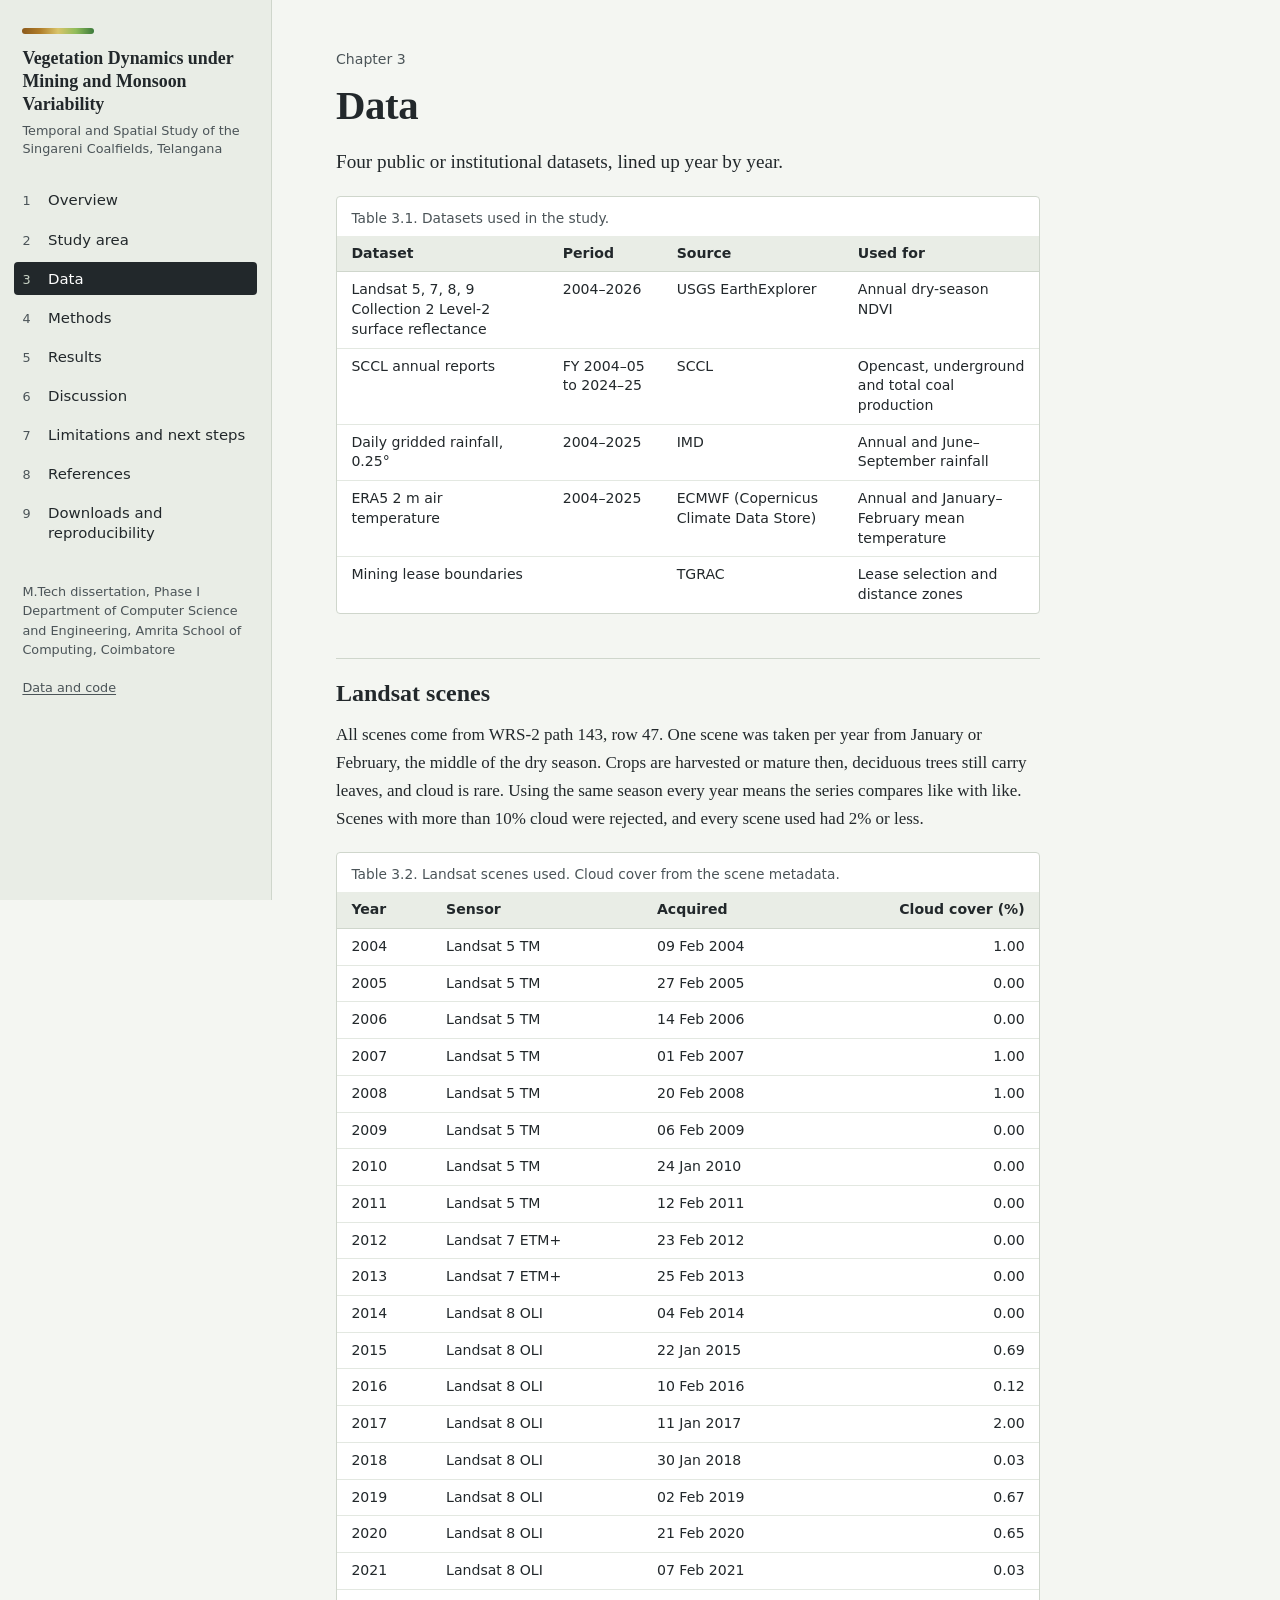
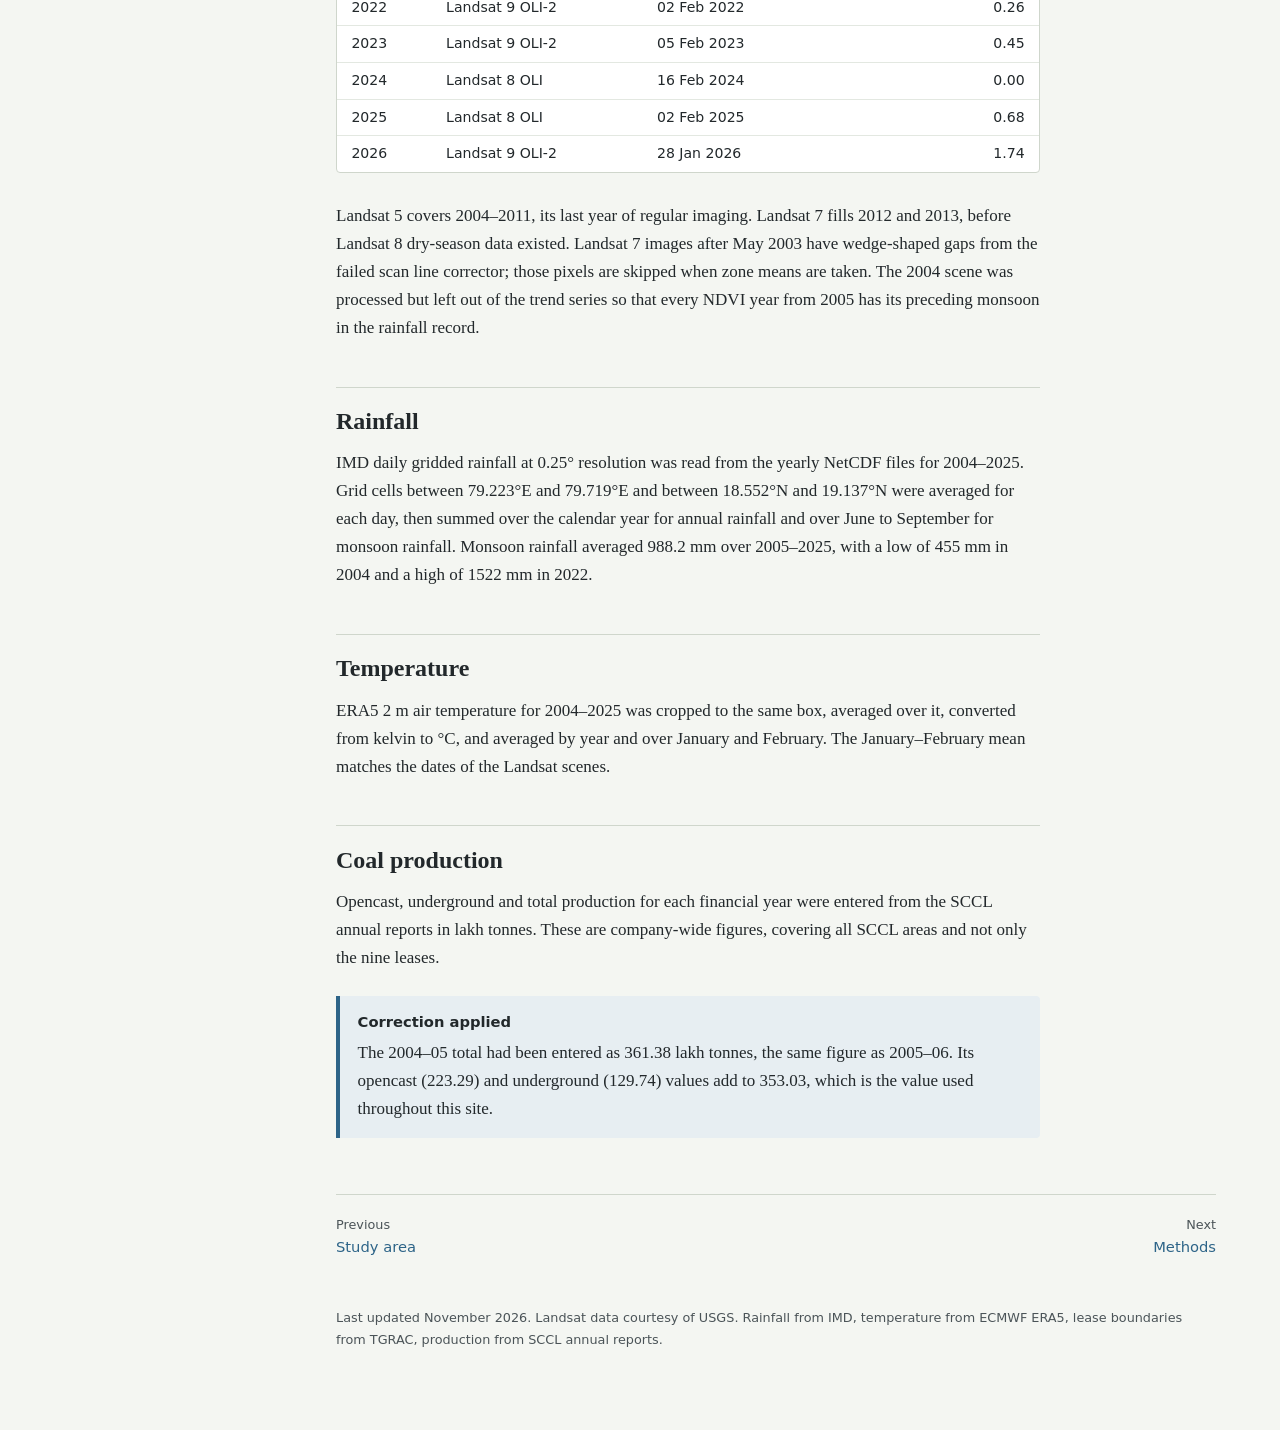
==== data.html @ 4650cf00 "Project Documentation Website" ====
<!DOCTYPE html>
<html lang="en">
<head>
<meta charset="utf-8">
<meta name="viewport" content="width=device-width, initial-scale=1">
<title>Data: Vegetation Dynamics under Mining and Monsoon Variability</title>
<meta name="description" content="Datasets: Landsat scenes, IMD rainfall, ERA5 temperature, SCCL coal production and TGRAC lease boundaries.">
<link rel="stylesheet" href="assets/style.css">
<link rel="icon" href="data:image/svg+xml,%3Csvg xmlns='http://www.w3.org/2000/svg' viewBox='0 0 16 16'%3E%3Crect width='4' height='16' fill='%23b07d2a'/%3E%3Crect x='4' width='4' height='16' fill='%23d9c46a'/%3E%3Crect x='8' width='4' height='16' fill='%238fbc5a'/%3E%3Crect x='12' width='4' height='16' fill='%233c7a3b'/%3E%3C/svg%3E">
</head>
<body>
<a class="skip" href="#content">Skip to content</a>
<details class="mobile-nav"><summary>Singareni vegetation study</summary><nav class="nav" aria-label="Chapters"><ol><li><a href="index.html">Overview</a></li><li><a href="study-area.html">Study area</a></li><li><a href="data.html" aria-current="page">Data</a></li><li><a href="methods.html">Methods</a></li><li><a href="results.html">Results</a></li><li><a href="discussion.html">Discussion</a></li><li><a href="next-steps.html">Limitations and next steps</a></li><li><a href="references.html">References</a></li><li><a href="downloads.html">Downloads and reproducibility</a></li></ol></nav></details>
<div class="shell">
<aside class="side">
  <a class="brand" href="index.html"><span class="brand-ramp" aria-hidden="true"></span>
    <span class="brand-title">Vegetation Dynamics under Mining and Monsoon Variability</span>
    <span class="brand-sub">Temporal and Spatial Study of the Singareni Coalfields, Telangana</span></a>
  <nav class="nav" aria-label="Chapters"><ol><li><a href="index.html">Overview</a></li><li><a href="study-area.html">Study area</a></li><li><a href="data.html" aria-current="page">Data</a></li><li><a href="methods.html">Methods</a></li><li><a href="results.html">Results</a></li><li><a href="discussion.html">Discussion</a></li><li><a href="next-steps.html">Limitations and next steps</a></li><li><a href="references.html">References</a></li><li><a href="downloads.html">Downloads and reproducibility</a></li></ol></nav>
  <div class="side-foot">M.Tech dissertation, Phase I<br>Department of Computer Science and Engineering, Amrita School of Computing, Coimbatore<br><br><a href="downloads.html">Data and code</a></div>
</aside>
<main id="content">

<div class="col">
<p class="chapter">Chapter 3</p>
<h1>Data</h1>
<p class="lede">Four public or institutional datasets, lined up year by year.</p>
<div class="table-wrap"><table><caption>Table 3.1. Datasets used in the study.</caption><thead><tr><th scope="col">Dataset</th><th scope="col">Period</th><th scope="col">Source</th><th scope="col">Used for</th></tr></thead><tbody><tr><td>Landsat 5, 7, 8, 9 Collection 2 Level-2 surface reflectance</td><td>2004–2026</td><td>USGS EarthExplorer</td><td>Annual dry-season NDVI</td></tr><tr><td>SCCL annual reports</td><td>FY 2004–05 to 2024–25</td><td>SCCL</td><td>Opencast, underground and total coal production</td></tr><tr><td>Daily gridded rainfall, 0.25°</td><td>2004–2025</td><td>IMD</td><td>Annual and June–September rainfall</td></tr><tr><td>ERA5 2 m air temperature</td><td>2004–2025</td><td>ECMWF (Copernicus Climate Data Store)</td><td>Annual and January–February mean temperature</td></tr><tr><td>Mining lease boundaries</td><td></td><td>TGRAC</td><td>Lease selection and distance zones</td></tr></tbody></table></div>

<h2>Landsat scenes</h2>
<p>All scenes come from WRS-2 path 143, row 47. One scene was taken per year from January or February, the middle of the dry season. Crops are harvested or mature then, deciduous trees still carry leaves, and cloud is rare. Using the same season every year means the series compares like with like. Scenes with more than 10% cloud were rejected, and every scene used had 2% or less.</p>
<div class="table-wrap"><table><caption>Table 3.2. Landsat scenes used. Cloud cover from the scene metadata.</caption><thead><tr><th scope="col">Year</th><th scope="col">Sensor</th><th scope="col">Acquired</th><th scope="col" class="num">Cloud cover (%)</th></tr></thead><tbody><tr><td>2004</td><td>Landsat 5 TM</td><td>09 Feb 2004</td><td class="num">1.00</td></tr><tr><td>2005</td><td>Landsat 5 TM</td><td>27 Feb 2005</td><td class="num">0.00</td></tr><tr><td>2006</td><td>Landsat 5 TM</td><td>14 Feb 2006</td><td class="num">0.00</td></tr><tr><td>2007</td><td>Landsat 5 TM</td><td>01 Feb 2007</td><td class="num">1.00</td></tr><tr><td>2008</td><td>Landsat 5 TM</td><td>20 Feb 2008</td><td class="num">1.00</td></tr><tr><td>2009</td><td>Landsat 5 TM</td><td>06 Feb 2009</td><td class="num">0.00</td></tr><tr><td>2010</td><td>Landsat 5 TM</td><td>24 Jan 2010</td><td class="num">0.00</td></tr><tr><td>2011</td><td>Landsat 5 TM</td><td>12 Feb 2011</td><td class="num">0.00</td></tr><tr><td>2012</td><td>Landsat 7 ETM+</td><td>23 Feb 2012</td><td class="num">0.00</td></tr><tr><td>2013</td><td>Landsat 7 ETM+</td><td>25 Feb 2013</td><td class="num">0.00</td></tr><tr><td>2014</td><td>Landsat 8 OLI</td><td>04 Feb 2014</td><td class="num">0.00</td></tr><tr><td>2015</td><td>Landsat 8 OLI</td><td>22 Jan 2015</td><td class="num">0.69</td></tr><tr><td>2016</td><td>Landsat 8 OLI</td><td>10 Feb 2016</td><td class="num">0.12</td></tr><tr><td>2017</td><td>Landsat 8 OLI</td><td>11 Jan 2017</td><td class="num">2.00</td></tr><tr><td>2018</td><td>Landsat 8 OLI</td><td>30 Jan 2018</td><td class="num">0.03</td></tr><tr><td>2019</td><td>Landsat 8 OLI</td><td>02 Feb 2019</td><td class="num">0.67</td></tr><tr><td>2020</td><td>Landsat 8 OLI</td><td>21 Feb 2020</td><td class="num">0.65</td></tr><tr><td>2021</td><td>Landsat 8 OLI</td><td>07 Feb 2021</td><td class="num">0.03</td></tr><tr><td>2022</td><td>Landsat 9 OLI-2</td><td>02 Feb 2022</td><td class="num">0.26</td></tr><tr><td>2023</td><td>Landsat 9 OLI-2</td><td>05 Feb 2023</td><td class="num">0.45</td></tr><tr><td>2024</td><td>Landsat 8 OLI</td><td>16 Feb 2024</td><td class="num">0.00</td></tr><tr><td>2025</td><td>Landsat 8 OLI</td><td>02 Feb 2025</td><td class="num">0.68</td></tr><tr><td>2026</td><td>Landsat 9 OLI-2</td><td>28 Jan 2026</td><td class="num">1.74</td></tr></tbody></table></div>
<p>Landsat 5 covers 2004–2011, its last year of regular imaging. Landsat 7 fills 2012 and 2013, before Landsat 8 dry-season data existed. Landsat 7 images after May 2003 have wedge-shaped gaps from the failed scan line corrector; those pixels are skipped when zone means are taken. The 2004 scene was processed but left out of the trend series so that every NDVI year from 2005 has its preceding monsoon in the rainfall record.</p>

<h2>Rainfall</h2>
<p>IMD daily gridded rainfall at 0.25° resolution was read from the yearly NetCDF files for 2004–2025. Grid cells between 79.223°E and 79.719°E and between 18.552°N and 19.137°N were averaged for each day, then summed over the calendar year for annual rainfall and over June to September for monsoon rainfall. Monsoon rainfall averaged 988.2 mm over 2005–2025, with a low of 455 mm in 2004 and a high of 1522 mm in 2022.</p>

<h2>Temperature</h2>
<p>ERA5 2 m air temperature for 2004–2025 was cropped to the same box, averaged over it, converted from kelvin to °C, and averaged by year and over January and February. The January–February mean matches the dates of the Landsat scenes.</p>

<h2>Coal production</h2>
<p>Opencast, underground and total production for each financial year were entered from the SCCL annual reports in lakh tonnes. These are company-wide figures, covering all SCCL areas and not only the nine leases.</p>
<div class="note"><p class="note-title">Correction applied</p><p>The 2004–05 total had been entered as 361.38 lakh tonnes, the same figure as 2005–06. Its opencast (223.29) and underground (129.74) values add to 353.03, which is the value used throughout this site.</p></div>
</div>

<nav class="pager" aria-label="Previous and next chapter"><a class="prev" href="study-area.html"><span class="dir">Previous</span>Study area</a><a class="next" href="methods.html"><span class="dir">Next</span>Methods</a></nav>
<p class="foot">Last updated November 2026. Landsat data courtesy of USGS. Rainfall from IMD, temperature from ECMWF ERA5, lease boundaries from TGRAC, production from SCCL annual reports.</p>
</main>
</div>
</body>
</html>
---- assets/style.css ----
/* Singareni vegetation study: documentation portal
   Palette taken from the NDVI ramp: bare ground (ochre) to vegetation (green). */
:root {
  --paper: #f4f6f2;
  --paper-2: #e9ede6;
  --ink: #22282b;
  --ink-2: #4b5458;
  --rule: #cfd6cc;
  --bare: #b07d2a;
  --green: #3c7a3b;
  --river: #2d6488;
  --river-dark: #1f4a67;
  --serif: Charter, "Bitstream Charter", "Sitka Text", Cambria, "Iowan Old Style", Georgia, serif;
  --sans: system-ui, -apple-system, "Segoe UI", Roboto, "Helvetica Neue", Arial, sans-serif;
  --side: 17rem;
}

* { box-sizing: border-box; }
html { -webkit-text-size-adjust: 100%; }
body {
  margin: 0;
  background: var(--paper);
  color: var(--ink);
  font-family: var(--serif);
  font-size: 1.0625rem;
  line-height: 1.65;
}
img { max-width: 100%; height: auto; display: block; }
a { color: var(--river); text-underline-offset: 0.18em; text-decoration-thickness: 1px; }
a:hover { color: var(--river-dark); text-decoration-thickness: 2px; }
:focus-visible { outline: 3px solid var(--river); outline-offset: 2px; border-radius: 2px; }

.skip { position: absolute; left: -999px; top: 0; background: var(--ink); color: #fff; padding: .5rem 1rem; z-index: 10; }
.skip:focus { left: 1rem; }

/* ---------- layout ---------- */
.shell { display: grid; grid-template-columns: var(--side) minmax(0, 1fr); min-height: 100vh; }
.side {
  position: sticky; top: 0; height: 100vh; overflow-y: auto;
  border-right: 1px solid var(--rule);
  background: var(--paper-2);
  padding: 1.75rem 1.4rem 2rem;
  font-family: var(--sans);
}
.brand { display: block; text-decoration: none; color: var(--ink); margin-bottom: 1.6rem; }
.brand-ramp { display: block; height: 6px; width: 4.5rem; border-radius: 3px; margin-bottom: .8rem;
  background: linear-gradient(90deg, #8c5a1c, #b07d2a 25%, #d9c46a 50%, #8fbc5a 75%, #3c7a3b); }
.brand-title { display: block; font-family: var(--serif); font-size: 1.12rem; line-height: 1.3; font-weight: 700; }
.brand-sub { display: block; font-size: .8rem; color: var(--ink-2); margin-top: .35rem; line-height: 1.4; }

.nav ol { list-style: none; margin: 0; padding: 0; counter-reset: ch; }
.nav li { counter-increment: ch; }
.nav a {
  display: grid; grid-template-columns: 1.6rem 1fr; align-items: baseline;
  padding: .42rem .55rem; margin: 0 -.55rem; border-radius: 4px;
  color: var(--ink); text-decoration: none; font-size: .93rem; line-height: 1.35;
}
.nav a::before { content: counter(ch); color: var(--ink-2); font-size: .8rem; font-variant-numeric: tabular-nums; }
.nav a:hover { background: #dde3d9; }
.nav a[aria-current="page"] { background: var(--ink); color: #fff; }
.nav a[aria-current="page"]::before { color: #c9d3c6; }
.side-foot { margin-top: 2rem; font-size: .8rem; color: var(--ink-2); line-height: 1.5; }
.side-foot a { color: var(--ink-2); }

.mobile-nav { display: none; }

main { padding: 3rem clamp(1.25rem, 5vw, 4.5rem) 4rem; min-width: 0; }
.col { max-width: 44rem; }
.wide { max-width: 64rem; }

/* ---------- type ---------- */
h1, h2, h3 { font-family: var(--serif); line-height: 1.22; color: var(--ink); }
h1 { font-size: clamp(1.9rem, 3.2vw, 2.55rem); font-weight: 700; margin: 0 0 1rem; letter-spacing: -0.01em; }
h2 { font-size: 1.5rem; font-weight: 700; margin: 2.8rem 0 .8rem; padding-top: 1.2rem; border-top: 1px solid var(--rule); }
h3 { font-size: 1.14rem; font-weight: 700; margin: 1.9rem 0 .5rem; }
p { margin: 0 0 1rem; }
.lede { font-size: 1.2rem; line-height: 1.55; color: var(--ink); max-width: 40rem; }
.chapter { font-family: var(--sans); font-size: .88rem; color: var(--ink-2); margin: 0 0 .6rem; }
.muted { color: var(--ink-2); }
small, .small { font-size: .86rem; }
ul, ol { padding-left: 1.3rem; margin: 0 0 1rem; }
li { margin-bottom: .35rem; }
strong { font-weight: 700; }
code, .mono { font-family: ui-monospace, "Cascadia Mono", Consolas, "Liberation Mono", monospace; font-size: .88em; }
code { background: var(--paper-2); padding: .08em .3em; border-radius: 3px; }
pre { background: #20262a; color: #e6ebe4; padding: 1rem 1.15rem; border-radius: 6px; overflow-x: auto; font-size: .85rem; line-height: 1.5; }
pre code { background: none; padding: 0; color: inherit; }

/* ---------- figures, tables ---------- */
figure { margin: 1.8rem 0 2rem; }
figure img { border: 1px solid var(--rule); background: #fff; border-radius: 4px; }
figcaption { font-family: var(--sans); font-size: .86rem; color: var(--ink-2); line-height: 1.5; margin-top: .6rem; max-width: 44rem; }
figcaption b { color: var(--ink); }
.fig-pair { display: grid; grid-template-columns: 1fr 1fr; gap: 1.2rem; }
.fig-pair figure { margin: 0; }

.table-wrap { overflow-x: auto; margin: 1.2rem 0 1.8rem; border: 1px solid var(--rule); border-radius: 4px; background: #fff; }
table { border-collapse: collapse; width: 100%; font-family: var(--sans); font-size: .88rem; line-height: 1.4; }
caption { caption-side: top; text-align: left; padding: .75rem .9rem .5rem; font-size: .86rem; color: var(--ink-2); }
th, td { padding: .5rem .9rem; text-align: left; border-bottom: 1px solid #e3e8e1; vertical-align: top; }
thead th { background: var(--paper-2); font-weight: 600; border-bottom: 1px solid var(--rule); white-space: nowrap; }
tbody tr:last-child td { border-bottom: 0; }
td.num, th.num { text-align: right; font-variant-numeric: tabular-nums; }
tr.total td { font-weight: 600; background: #f7f9f6; }
.sig { color: var(--green); font-weight: 600; }
.ns { color: var(--ink-2); }

/* ---------- callouts ---------- */
.note {
  border-left: 4px solid var(--river); background: #e7eef2;
  padding: .9rem 1.1rem; margin: 1.5rem 0; border-radius: 0 4px 4px 0;
}
.note.caution { border-left-color: var(--bare); background: #f3ecdf; }
.note p:last-child { margin-bottom: 0; }
.note-title { font-family: var(--sans); font-weight: 600; font-size: .92rem; margin: 0 0 .3rem; }

/* ---------- hero: NDVI stripes ---------- */
.hero { margin: 0 0 2.6rem; }
.hero h1 { max-width: 46rem; }
.stripes { margin: 2rem 0 .5rem; font-family: var(--sans); }
.stripe-row { display: grid; grid-template-columns: 5.2rem 1fr; align-items: stretch; margin-bottom: 4px; }
.stripe-label { font-size: .84rem; color: var(--ink-2); align-self: center; }
.stripe-cells { display: grid; grid-template-columns: repeat(22, 1fr); gap: 0; height: 4.2rem; border-radius: 3px; overflow: hidden; }
.stripe-cells span { display: block; }
.stripe-axis { display: grid; grid-template-columns: 5.2rem 1fr; font-size: .78rem; color: var(--ink-2); margin-top: .35rem; }
.stripe-axis .ticks { display: grid; grid-template-columns: repeat(22, 1fr); }
.stripe-axis .ticks span { white-space: nowrap; }
.stripe-legend { display: flex; align-items: center; gap: .6rem; font-family: var(--sans); font-size: .8rem; color: var(--ink-2); margin-top: .9rem; flex-wrap: wrap; }
.stripe-legend .ramp { width: 11rem; height: 10px; border-radius: 2px; }
@media (prefers-reduced-motion: no-preference) {
  .stripe-cells span { animation: grow .9s ease-out both; animation-delay: calc(var(--i) * 35ms); }
  @keyframes grow { from { opacity: 0; transform: scaleY(.2); } to { opacity: 1; transform: scaleY(1); } }
}

.findings { list-style: none; padding: 0; margin: 1.5rem 0 0; display: grid; gap: 0; border-top: 1px solid var(--rule); }
.findings li { display: grid; grid-template-columns: 9.5rem 1fr; gap: 1.2rem; padding: 1rem 0; border-bottom: 1px solid var(--rule); margin: 0; }
.findings .k { font-family: var(--sans); font-weight: 600; font-size: .95rem; color: var(--ink); line-height: 1.4; }
.findings p { margin: 0; }

.meta { display: grid; grid-template-columns: 9rem 1fr; gap: .35rem 1.2rem; font-family: var(--sans); font-size: .9rem; margin: 1.2rem 0 2rem; }
.meta dt { color: var(--ink-2); }
.meta dd { margin: 0; }

/* ---------- steps (real sequence) ---------- */
.steps { list-style: none; padding: 0; counter-reset: st; margin: 1.4rem 0 2rem; }
.steps > li { counter-increment: st; position: relative; padding: 0 0 1.2rem 2.8rem; margin: 0; }
.steps > li::before {
  content: counter(st); position: absolute; left: 0; top: .05rem;
  width: 1.9rem; height: 1.9rem; border-radius: 50%; display: grid; place-items: center;
  background: var(--ink); color: #fff; font-family: var(--sans); font-size: .85rem; font-weight: 600;
}
.steps > li::after { content: ""; position: absolute; left: .93rem; top: 2.1rem; bottom: .2rem; width: 2px; background: var(--rule); }
.steps > li:last-child::after { display: none; }
.steps h3 { margin: 0 0 .25rem; font-size: 1.05rem; }
.steps p { margin: 0; }

/* ---------- equations ---------- */
.eq { font-family: var(--serif); font-size: 1.12rem; text-align: center; margin: 1.3rem 0 1.5rem; overflow-x: auto; }
.frac { display: inline-flex; flex-direction: column; vertical-align: middle; text-align: center; margin: 0 .2em; }
.frac > span:first-child { border-bottom: 1px solid currentColor; padding: 0 .3em .1em; }
.frac > span:last-child { padding: .1em .3em 0; }
var { font-style: italic; }

/* ---------- downloads, refs ---------- */
.files { list-style: none; padding: 0; margin: 1rem 0 2rem; border-top: 1px solid var(--rule); }
.files li { display: grid; grid-template-columns: 1fr auto; gap: .2rem 1rem; padding: .85rem 0; border-bottom: 1px solid var(--rule); margin: 0; }
.files a { font-family: var(--sans); font-weight: 600; font-size: .95rem; }
.files .desc { grid-column: 1 / -1; color: var(--ink-2); font-size: .93rem; }
.files .size { font-family: var(--sans); font-size: .8rem; color: var(--ink-2); }
.refs { padding-left: 2.2rem; }
.refs li { margin-bottom: .85rem; padding-left: .3rem; }
.refs .doi { font-family: var(--sans); font-size: .85rem; word-break: break-all; }

.pager { display: flex; justify-content: space-between; gap: 1rem; margin-top: 3.5rem; padding-top: 1.2rem; border-top: 1px solid var(--rule); font-family: var(--sans); font-size: .92rem; }
.pager a { text-decoration: none; display: block; max-width: 48%; }
.pager .dir { display: block; font-size: .8rem; color: var(--ink-2); }
.pager .next { text-align: right; margin-left: auto; }

.foot { margin-top: 3rem; font-family: var(--sans); font-size: .8rem; color: var(--ink-2); }

/* ---------- responsive ---------- */
@media (max-width: 900px) {
  .shell { grid-template-columns: 1fr; }
  .side { display: none; }
  .mobile-nav { display: block; position: sticky; top: 0; z-index: 5; background: var(--paper-2); border-bottom: 1px solid var(--rule); font-family: var(--sans); }
  .mobile-nav summary { padding: .85rem 1.25rem; cursor: pointer; font-weight: 600; font-size: .95rem; list-style: none; display: flex; justify-content: space-between; }
  .mobile-nav summary::-webkit-details-marker { display: none; }
  .mobile-nav summary::after { content: "Menu"; font-weight: 400; color: var(--ink-2); }
  .mobile-nav[open] summary::after { content: "Close"; }
  .mobile-nav .nav { padding: 0 1.25rem 1rem; }
  main { padding-top: 1.8rem; }
  .fig-pair { grid-template-columns: 1fr; }
  .findings li { grid-template-columns: 1fr; gap: .3rem; }
  .stripe-row, .stripe-axis { grid-template-columns: 3.8rem 1fr; }
  .stripe-cells { height: 3rem; }
  .meta { grid-template-columns: 1fr; }
  .meta dt { margin-top: .4rem; }
}
@media print {
  .side, .mobile-nav, .pager { display: none; }
  .shell { display: block; }
  body { background: #fff; }
}
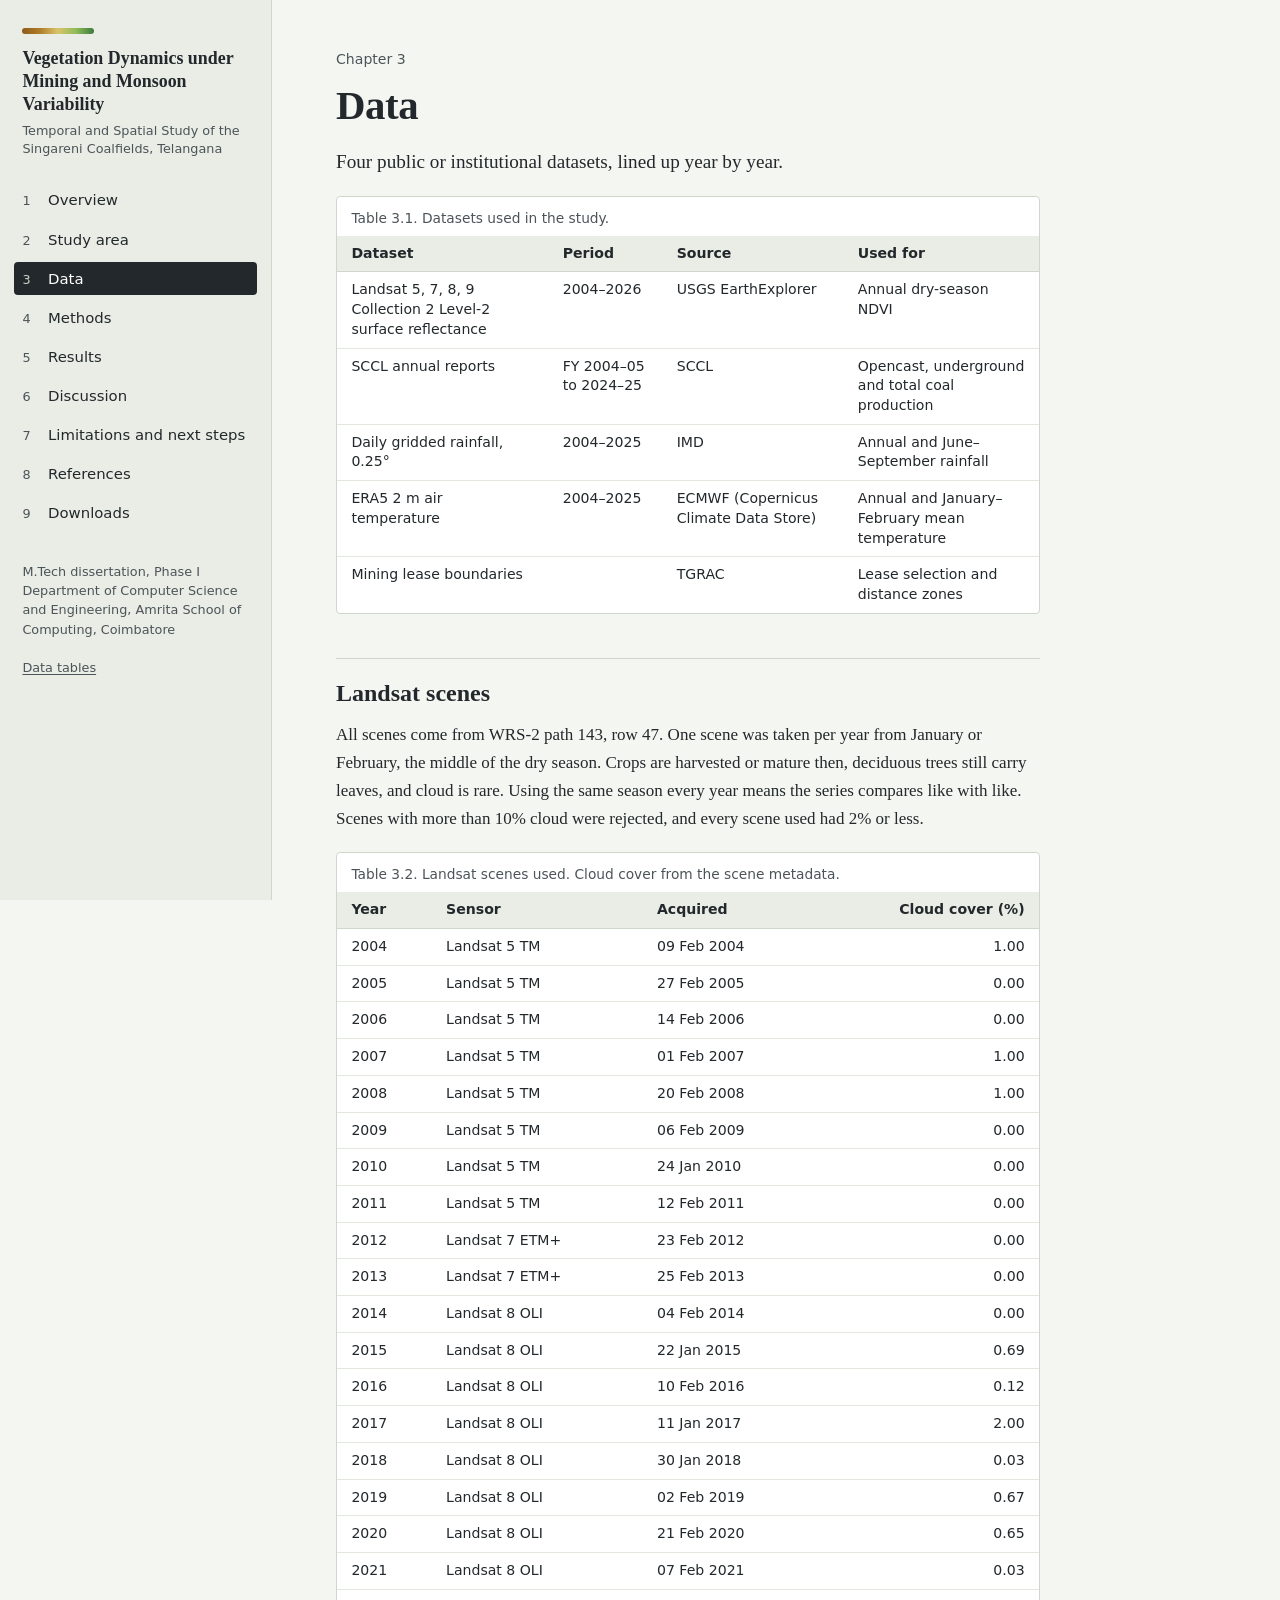
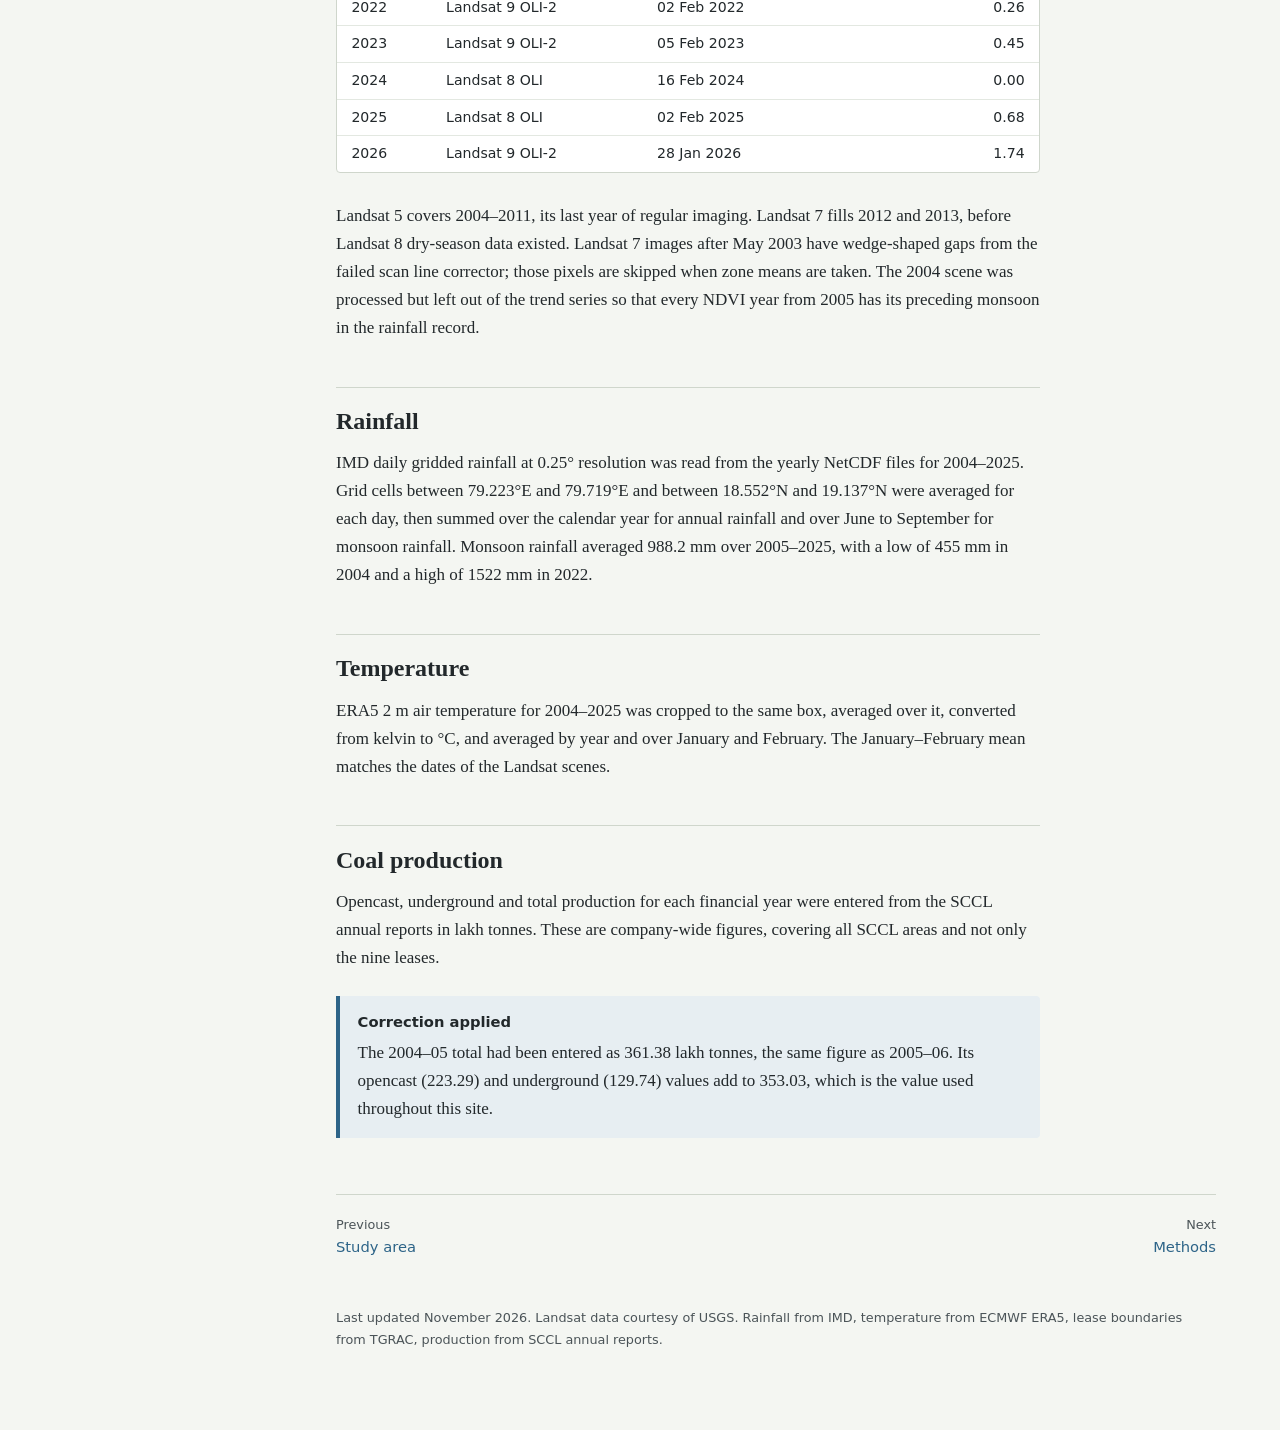
==== commit e79426c6: "Fill in student and supervisor details; trim downloads page to data tables Co-Authored-By: Claude Op" ====
--- a/data.html
+++ b/data.html
@@ -10,14 +10,14 @@
 </head>
 <body>
 <a class="skip" href="#content">Skip to content</a>
-<details class="mobile-nav"><summary>Singareni vegetation study</summary><nav class="nav" aria-label="Chapters"><ol><li><a href="index.html">Overview</a></li><li><a href="study-area.html">Study area</a></li><li><a href="data.html" aria-current="page">Data</a></li><li><a href="methods.html">Methods</a></li><li><a href="results.html">Results</a></li><li><a href="discussion.html">Discussion</a></li><li><a href="next-steps.html">Limitations and next steps</a></li><li><a href="references.html">References</a></li><li><a href="downloads.html">Downloads and reproducibility</a></li></ol></nav></details>
+<details class="mobile-nav"><summary>Singareni vegetation study</summary><nav class="nav" aria-label="Chapters"><ol><li><a href="index.html">Overview</a></li><li><a href="study-area.html">Study area</a></li><li><a href="data.html" aria-current="page">Data</a></li><li><a href="methods.html">Methods</a></li><li><a href="results.html">Results</a></li><li><a href="discussion.html">Discussion</a></li><li><a href="next-steps.html">Limitations and next steps</a></li><li><a href="references.html">References</a></li><li><a href="downloads.html">Downloads</a></li></ol></nav></details>
 <div class="shell">
 <aside class="side">
   <a class="brand" href="index.html"><span class="brand-ramp" aria-hidden="true"></span>
     <span class="brand-title">Vegetation Dynamics under Mining and Monsoon Variability</span>
     <span class="brand-sub">Temporal and Spatial Study of the Singareni Coalfields, Telangana</span></a>
-  <nav class="nav" aria-label="Chapters"><ol><li><a href="index.html">Overview</a></li><li><a href="study-area.html">Study area</a></li><li><a href="data.html" aria-current="page">Data</a></li><li><a href="methods.html">Methods</a></li><li><a href="results.html">Results</a></li><li><a href="discussion.html">Discussion</a></li><li><a href="next-steps.html">Limitations and next steps</a></li><li><a href="references.html">References</a></li><li><a href="downloads.html">Downloads and reproducibility</a></li></ol></nav>
-  <div class="side-foot">M.Tech dissertation, Phase I<br>Department of Computer Science and Engineering, Amrita School of Computing, Coimbatore<br><br><a href="downloads.html">Data and code</a></div>
+  <nav class="nav" aria-label="Chapters"><ol><li><a href="index.html">Overview</a></li><li><a href="study-area.html">Study area</a></li><li><a href="data.html" aria-current="page">Data</a></li><li><a href="methods.html">Methods</a></li><li><a href="results.html">Results</a></li><li><a href="discussion.html">Discussion</a></li><li><a href="next-steps.html">Limitations and next steps</a></li><li><a href="references.html">References</a></li><li><a href="downloads.html">Downloads</a></li></ol></nav>
+  <div class="side-foot">M.Tech dissertation, Phase I<br>Department of Computer Science and Engineering, Amrita School of Computing, Coimbatore<br><br><a href="downloads.html">Data tables</a></div>
 </aside>
 <main id="content">
 
